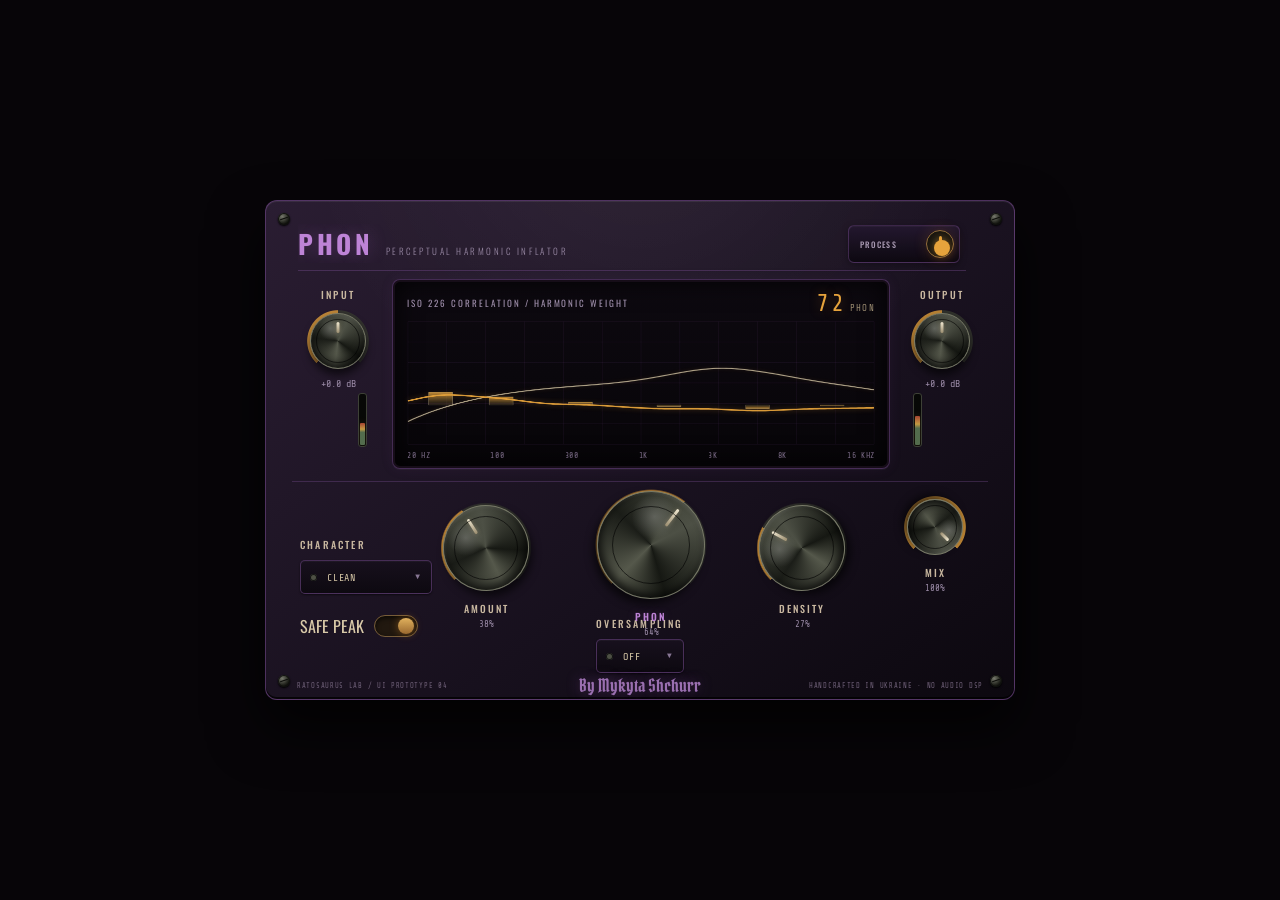
==== Design/Prototypes/index.html @ 5a44d0a3 "🎛️ PHON v1.0.0 — initial scaffold - JUCE 7 CMake skeleton (VST3 + Standalone) - PluginProcessor with" ====
<!DOCTYPE html>
<html lang="uk">
<head>
<meta charset="utf-8" />
<meta name="viewport" content="width=device-width, initial-scale=1" />
<title>PHON — Perceptual Harmonic Inflator UI Prototype v4</title>
<link rel="preconnect" href="https://fonts.googleapis.com">
<link rel="preconnect" href="https://fonts.gstatic.com" crossorigin>
<link href="https://fonts.googleapis.com/css2?family=Oswald:wght@300;400;500;600;700&family=Pirata+One&family=Share+Tech+Mono&display=swap" rel="stylesheet">
<style>
 :root {
 --bg: #0a070c;
 --face: #1b1222;
 --panel: #241830;
 --panel2: #3a2a44;
 --edge: #7c4f96;
 --edge-dark: #09060b;
 --ivory: #d8c9a8;
 --muted: #9a8aa6;
 --purple: #b06fd0;
 --purple2: #bd83d6;
 --brass: #a9864e;
 --brass2: #d8c79e;
 --amber: #e6a33c;
 --red: #b8242a;
 --green: #71856a;
 }

 * { box-sizing: border-box; user-select: none; }
 html, body {
 height: 100%; margin: 0; background: #070508; color: var(--ivory);
 font-family: 'Oswald', 'Arial Narrow', Arial, sans-serif;
 }
 body { display: grid; place-items: center; overflow: hidden; }

 .shell {
 width:750px; height:500px; position:relative; overflow:hidden;
 transform:scale(var(--ui-scale, 1)); transform-origin:center center;
 border: 1px solid rgba(124,79,150,.58);
 border-radius: 12px;
 background:
 radial-gradient(circle at 50% -20%, rgba(255,255,255,.06), transparent 48%),
 linear-gradient(145deg, #2a1d32, #17101d 62%, #0c080f);
 box-shadow:
 0 26px 55px rgba(0,0,0,.72),
 inset 0 1px 0 rgba(255,255,255,.07),
 inset 0 -2px 0 rgba(0,0,0,.75);
 }
 .shell::before {
 content: ""; position: absolute; inset: 0; pointer-events: none; opacity: .12;
 background-image: repeating-linear-gradient(90deg, rgba(189,131,214,.035) 0 1px, transparent 1px 4px);
 mix-blend-mode: overlay;
 }

 .screw { position:absolute; width:12px; height:12px; border-radius:50%;
 background: radial-gradient(circle at 35% 30%, #77796d, #24261f 52%, #080907 74%);
 box-shadow: inset 0 0 0 1px #10110e, 0 1px 2px #000;
 }
 .screw::after { content:""; position:absolute; left:2px; right:2px; top:5px; height:1px; background:#0b0c09; transform:rotate(-18deg); }
 .s1{left:12px;top:12px}.s2{right:12px;top:12px}.s3{left:12px;bottom:12px}.s4{right:12px;bottom:12px}

 .topbar {
 position:absolute; left:32px; right:48px; top:16px; height:54px;
 display:grid; grid-template-columns:minmax(0,1fr) 118px; align-items:center; column-gap:24px;
 border-bottom:1px solid rgba(124,79,150,.38);
 }
 .brand { min-width:0; display:flex; align-items:baseline; gap:12px; overflow:hidden; }
 .brand .name { font-family:'Oswald',sans-serif; letter-spacing:.14em; font-size:26px; font-weight:700; color:var(--purple2); text-shadow:0 0 18px rgba(176,111,208,.28); }
 .brand .tag { min-width:0; overflow:hidden; white-space:nowrap; text-overflow:ellipsis; font-family:'Oswald',sans-serif; font-weight:300; font-size:9px; letter-spacing:.28em; color:#9a8aa6; text-transform:uppercase; }
 .serial { font-family:'Share Tech Mono',monospace; font-size:8px; color:#7a6a86; letter-spacing:.08em; white-space:nowrap; }

 .io { position:absolute; top:86px; width:96px; text-align:center; }
 .io.input{left:24px}.io.output{right:24px}

 .label { font-family:'Oswald',sans-serif; font-weight:500; font-size:10px; letter-spacing:.22em; color:#c9b8a0; text-transform:uppercase; margin-bottom:6px; }
 .subvalue { margin-top:4px; font-family:'Share Tech Mono',monospace; font-size:10px; color:#9a8aa6; }

 .display-wrap {
 position:absolute; left:126px; top:78px; width:498px; height:190px;
 border-radius:8px;
 background: linear-gradient(#0d0910, #070508);
 border:1px solid rgba(124,79,150,.52);
 box-shadow: inset 0 0 0 2px #160d18, inset 0 0 28px rgba(0,0,0,.92), 0 1px 0 rgba(255,255,255,.04), 0 0 14px rgba(124,79,150,.08);
 overflow:hidden;
 }
 .display-head { position:absolute; left:14px; right:14px; top:10px; height:26px; display:flex; justify-content:space-between; align-items:center; z-index:2; }
 .display-title { font-family:'Oswald',sans-serif; font-weight:400; font-size:9px; letter-spacing:.22em; color:#9a8aa6; }
 .phon-readout { font-family:'Share Tech Mono',monospace; color:var(--amber); letter-spacing:.08em; }
 .phon-readout strong{font-size:24px; font-weight:500; text-shadow:0 0 12px rgba(225,139,39,.35)}
 .phon-readout span{font-size:9px; color:#9a8b70; margin-left:5px}
 #scope { position:absolute; inset:0; width:100%; height:100%; }
 .display-footer { position:absolute; left:14px; right:14px; bottom:8px; display:flex; justify-content:space-between; z-index:2; color:#7a6a86; font-family:'Share Tech Mono',monospace; font-size:8px; letter-spacing:.08em; }

 .meter { position:absolute; top:192px; width:9px; height:54px; border:1px solid #3d4036; background:#070806; border-radius:3px; overflow:hidden; }
 .meter.input{left:92px}.meter.output{right:92px}
 .meter-fill{position:absolute; left:1px; right:1px; bottom:1px; height:35%; border-radius:1px; background:linear-gradient(to top,#536c4d 0 58%,#c29a42 72%,#a64432 100%); box-shadow:0 0 7px rgba(183,144,53,.24)}

 .bottom-panel {
 position:absolute; left:26px; right:26px; bottom:26px; height:192px;
 border-top:1px solid rgba(124,79,150,.34);
 display:flex; align-items:flex-end; justify-content:center;
 }

 .knob-unit { position:absolute; text-align:center; }
 .amount{left:146px; top:18px}.phon{left:300px; top:4px}.density{left:462px; top:18px}
 .mix{left:610px; top:12px}

 .knob {
 --angle:-135deg;
 width:96px; height:96px; position:relative; margin:auto; cursor:ns-resize;
 border-radius:50%; touch-action:none; outline:none;
 }
 .knob:hover { filter:brightness(1.08); }
 .knob:focus-visible { box-shadow:0 0 0 2px rgba(189,131,214,.48), 0 0 16px rgba(176,111,208,.18); }
 .knob.dragging { filter:brightness(1.15); }
 .knob.large{width:96px;height:96px}.knob.hero{width:118px;height:118px}.knob.small{width:66px;height:66px}
 .knob-face {
 position:absolute; inset:5px; border-radius:50%;
 background:
 radial-gradient(circle at 36% 27%, rgba(255,255,255,.20), transparent 22%),
 conic-gradient(from 25deg,#4d5045,#161813 28%,#55584b 45%,#1b1d18 70%,#44473c 91%,#4d5045);
 border:1px solid #777967;
 box-shadow:0 6px 8px rgba(0,0,0,.62), inset 0 2px 3px rgba(255,255,255,.08), inset 0 -5px 8px rgba(0,0,0,.75);
 transform:rotate(var(--angle));
 }
 .knob-face::before {
 content:""; position:absolute; left:50%; top:8px; width:3px; height:20%; transform:translateX(-50%);
 background:linear-gradient(#efe7d0,#9c8e70); border-radius:2px; box-shadow:0 0 4px rgba(255,225,167,.25);
 }
 .knob::before {
 content:""; position:absolute; inset:0; border-radius:50%;
 background:conic-gradient(from -135deg, var(--amber) 0deg, var(--amber) var(--arc,0deg), #36392f var(--arc,0deg), #36392f 270deg, transparent 270deg);
 -webkit-mask:radial-gradient(circle,transparent 57%,#000 59%,#000 65%,transparent 67%);
 mask:radial-gradient(circle,transparent 57%,#000 59%,#000 65%,transparent 67%);
 opacity:.78;
 }
 .knob::after {
 content:""; position:absolute; inset:17%; border-radius:50%; border:1px solid rgba(0,0,0,.6); pointer-events:none;
 }
 .knob-label{margin-top:5px; font-family:'Oswald',sans-serif; font-weight:500; font-size:10px; letter-spacing:.20em; color:#c9b8a0}
 .knob-value{font-family:'Share Tech Mono',monospace;font-size:9px;color:#9a8aa6;margin-top:3px}
 .hero-label{color:var(--purple2); font-weight:600; text-shadow:0 0 10px rgba(176,111,208,.24)}

 .character {
 position:absolute; left:8px; top:55px; width:132px; z-index:20;
 }

 .popup-select { position:relative; margin-top:8px; }
 .select-trigger {
 width:100%; height:34px; display:grid; grid-template-columns:10px 1fr 14px; align-items:center; gap:7px;
 padding:0 9px; border:1px solid rgba(124,79,150,.52); border-radius:5px;
 background:linear-gradient(#17101d,#0d0910); color:var(--ivory); cursor:pointer;
 box-shadow:inset 0 1px 0 rgba(255,255,255,.035), 0 1px 2px rgba(0,0,0,.55);
 font-family:'Share Tech Mono',monospace; font-size:10px; letter-spacing:.08em; text-align:left;
 }
 .select-trigger:hover,.select-trigger:focus-visible { border-color:rgba(189,131,214,.90); outline:none; }
 .popup-select.open .select-trigger { border-color:var(--brass2); box-shadow:0 0 12px rgba(216,199,158,.12), inset 0 1px 0 rgba(255,255,255,.05); }
 .select-led { width:7px; height:7px; border-radius:50%; background:#4d5044; box-shadow:inset 0 0 0 1px #111; }
 .popup-select.open .select-led { background:var(--amber); box-shadow:0 0 8px rgba(230,163,60,.65); }
 .select-value { overflow:hidden; white-space:nowrap; text-overflow:ellipsis; }
 .select-chevron { color:#887795; font-size:12px; text-align:right; transform:translateY(-1px); }
 .popup-select.open .select-chevron { transform:rotate(180deg) translateY(1px); }

 .select-menu {
 position:absolute; left:0; bottom:calc(100% + 7px); min-width:190px; display:none; z-index:90;
 padding:5px; border:1px solid rgba(189,131,214,.62); border-radius:7px;
 background:linear-gradient(155deg,#241830,#110b16 68%); box-shadow:0 16px 34px rgba(0,0,0,.72), inset 0 1px 0 rgba(255,255,255,.05);
 }
 .oversampling .select-menu { left:auto; right:0; min-width:180px; }
 .popup-select.open .select-menu { display:block; animation:menuIn .12s ease-out; }
 @keyframes menuIn { from { opacity:0; transform:translateY(5px) scale(.985); } to { opacity:1; transform:none; } }
 .select-option {
 width:100%; min-height:39px; display:grid; grid-template-columns:58px 1fr; align-items:center; gap:9px;
 padding:6px 8px; border:0; border-radius:4px; background:transparent; color:#94849f; cursor:pointer; text-align:left;
 font-family:'Oswald',sans-serif;
 }
 .select-option:hover,.select-option:focus-visible { background:rgba(176,111,208,.11); color:var(--ivory); outline:none; }
 .select-option.active { background:linear-gradient(90deg,rgba(169,134,78,.28),rgba(169,134,78,.04)); color:var(--brass2); }
 .select-option b { font-family:'Share Tech Mono',monospace; font-size:10px; font-weight:400; letter-spacing:.08em; }
 .select-option span { font-size:8px; font-weight:300; letter-spacing:.08em; line-height:1.25; color:#7e6e89; }
 .select-option.active span { color:#ab9678; }

 .switch-unit { position:absolute; left:8px; top:132px; width:118px; display:flex; align-items:center; justify-content:space-between; }
 .toggle { width:44px; height:22px; position:relative; border-radius:12px; border:1px solid #4a4d42; background:#0d0910; cursor:pointer; box-shadow:inset 0 2px 5px rgba(0,0,0,.7); }
 .toggle::after { content:""; position:absolute; width:16px; height:16px; top:2px; left:3px; border-radius:50%; background:linear-gradient(#7a7d6d,#34372e); transition:.16s; box-shadow:0 1px 3px #000; }
 .toggle.on{border-color:#765c39;background:#21180f}.toggle.on::after{left:23px;background:linear-gradient(#e0b15d,#9a692f);box-shadow:0 0 8px rgba(225,139,39,.45)}

 .bypass { position:absolute; right:8px; top:53px; width:118px; text-align:center; }
 .bypass-button { margin:7px auto 0; width:48px;height:48px;border-radius:50%;cursor:pointer;
 border:1px solid #4e5145;background:radial-gradient(circle,#20231d,#0d0f0c 67%);box-shadow:inset 0 0 0 4px #141611,0 2px 4px #000;
 position:relative;
 }
 .bypass-button::before{content:"";position:absolute;left:21px;top:9px;width:4px;height:16px;border-radius:2px;background:#696c5f}
 .bypass-button::after{content:"";position:absolute;left:13px;top:14px;width:20px;height:20px;border:3px solid #696c5f;border-top-color:transparent;border-radius:50%}
 .bypass-button.on{border-color:#956f3c;box-shadow:inset 0 0 0 4px #171510,0 0 14px rgba(226,139,39,.18)}
 .bypass-button.on::before,.bypass-button.on::after{background:var(--amber);border-color:var(--amber);border-top-color:transparent;filter:drop-shadow(0 0 4px rgba(225,139,39,.5))}

 .process-top { width:112px; height:38px; display:grid; grid-template-columns:1fr 30px; align-items:center; gap:8px;
 padding:0 5px 0 11px; border:1px solid rgba(124,79,150,.42); border-radius:6px;
 background:linear-gradient(180deg,rgba(36,24,48,.88),rgba(12,8,15,.92));
 box-shadow:inset 0 1px 0 rgba(255,255,255,.035),0 2px 7px rgba(0,0,0,.32);
 }
 .process-top .process-caption {
 min-width:0; font-family:'Oswald',sans-serif; font-weight:500; font-size:8px;
 letter-spacing:.16em; color:#a99ab3; text-align:left; white-space:nowrap;
 }
 .process-top .bypass-button { margin:0; width:28px; height:28px; justify-self:end; }
 .process-top .bypass-button::before { left:12px; top:5px; width:3px; height:10px; }
 .process-top .bypass-button::after { left:7px; top:9px; width:12px; height:12px; border-width:2px; }

 .footerbar { position:absolute; left:31px; right:31px; bottom:3px; height:20px; display:grid; grid-template-columns:1fr auto 1fr; align-items:center; }
 .footer-left,.footer-right { font-family:'Share Tech Mono',monospace; font-size:7px; letter-spacing:.10em; color:#6f6078; }
 .footer-right { text-align:right; }
 .signature { font-family:'Pirata One',serif; font-size:18px; line-height:1; color:#9a6fb0; text-shadow:0 0 14px rgba(176,111,208,.34); white-space:nowrap; padding:0 16px; }

 .tooltip { position:fixed; pointer-events:none; z-index:99; padding:6px 8px; background:#090a08; border:1px solid #4d5044; border-radius:4px; color:#bdb9a8; font-size:10px; opacity:0; transform:translateY(4px); transition:.1s; max-width:220px; }
 .tooltip.show{opacity:1;transform:translateY(0)}
</style>
</head>
<body>
<div class="shell" id="plugin">
 <span class="screw s1"></span><span class="screw s2"></span><span class="screw s3"></span><span class="screw s4"></span>
 <div class="topbar">
 <div class="brand"><div class="name">PHON</div><div class="tag">Perceptual Harmonic Inflator</div></div>
 <div class="top-actions">
 <div class="process-top">
 <span class="process-caption">PROCESS</span>
 <div class="bypass-button on" id="processButton" role="button" tabindex="0" aria-label="Process" aria-pressed="true" data-tip="Увімкнення або байпас усього процесора."></div>
 </div>
 </div>
 </div>

 <div class="io input">
 <div class="label">Input</div>
 <div class="knob small" data-id="input" data-min="-12" data-max="12" data-value="0" data-default="0" data-unit=" dB" data-tip="Вхідний трім перед аналізатором і генератором гармонік."><div class="knob-face"></div></div>
 <div class="subvalue" data-readout="input">0.0 dB</div>
 </div>
 <div class="meter input"><div class="meter-fill" id="meterIn"></div></div>

 <div class="io output">
 <div class="label">Output</div>
 <div class="knob small" data-id="output" data-min="-12" data-max="12" data-value="0" data-default="0" data-unit=" dB" data-tip="Вихідний трім після Safe Peak."><div class="knob-face"></div></div>
 <div class="subvalue" data-readout="output">0.0 dB</div>
 </div>
 <div class="meter output"><div class="meter-fill" id="meterOut"></div></div>

 <div class="display-wrap" data-tip="Візуалізація віртуального рівня PHON, кривої слухової чутливості та ваг шести гармонічних смуг.">
 <div class="display-head"><div class="display-title">ISO 226 CORRELATION / HARMONIC WEIGHT</div><div class="phon-readout"><strong id="phonNumber">62</strong><span>PHON</span></div></div>
 <canvas id="scope" width="996" height="380"></canvas>
 <div class="display-footer"><span>20 HZ</span><span>100</span><span>300</span><span>1K</span><span>3K</span><span>8K</span><span>16 KHZ</span></div>
 </div>

 <div class="bottom-panel">
 <div class="character">
 <div class="label">Character</div>
 <div class="popup-select" id="characterSelect" data-select="character">
 <button class="select-trigger" id="characterTrigger" type="button" aria-haspopup="menu" aria-expanded="false" data-tip="Вибір характеру гармонічного ядра.">
 <span class="select-led"></span><span class="select-value">CLEAN</span><span class="select-chevron">▾</span>
 </button>
 <div class="select-menu" role="menu" aria-label="Character mode">
 <button class="select-option active" type="button" role="menuitem" data-value="CLEAN"><b>CLEAN</b><span>Neutral harmonic remap</span></button>
 <button class="select-option" type="button" role="menuitem" data-value="TUBE"><b>TUBE</b><span>Even, soft and rounded</span></button>
 <button class="select-option" type="button" role="menuitem" data-value="IRON"><b>IRON</b><span>Odd, firm transformer tone</span></button>
 <button class="select-option" type="button" role="menuitem" data-value="DENSE"><b>DENSE</b><span>Maximum inflation density</span></button>
 </div>
 </div>
 </div>

 <div class="switch-unit">
 <span class="toggle-text">SAFE PEAK</span><div class="toggle on" id="safePeak" data-tip="Імітація true-peak захисту. У прототипі змінює поведінку вихідного індикатора."></div>
 </div>

 <div class="knob-unit amount">
 <div class="knob large" data-id="amount" data-min="0" data-max="100" data-value="38" data-default="35" data-unit="%" data-tip="Загальна інтенсивність генерації гармонік."><div class="knob-face"></div></div>
 <div class="knob-label">AMOUNT</div><div class="knob-value" data-readout="amount">38%</div>
 </div>

 <div class="knob-unit phon">
 <div class="knob hero" data-id="phon" data-min="0" data-max="100" data-value="64" data-default="50" data-unit="%" data-tip="Сила кореляції гармонік із моделлю слуху ISO 226. 0% = звичайний інфлятор."><div class="knob-face"></div></div>
 <div class="knob-label hero-label">PHON</div><div class="knob-value" data-readout="phon">64%</div>
 </div>

 <div class="knob-unit density">
 <div class="knob large" data-id="density" data-min="0" data-max="100" data-value="27" data-default="20" data-unit="%" data-tip="Адаптивне ущільнення та зменшення crest factor."><div class="knob-face"></div></div>
 <div class="knob-label">DENSITY</div><div class="knob-value" data-readout="density">27%</div>
 </div>

 <div class="knob-unit mix">
 <div class="knob small" data-id="mix" data-min="0" data-max="100" data-value="100" data-default="100" data-unit="%" data-tip="Глобальне співвідношення Dry/Wet."><div class="knob-face"></div></div>
 <div class="knob-label">MIX</div><div class="knob-value" data-readout="mix">100%</div>
 </div>

 <div class="oversampling">
 <div class="label">Oversampling</div>
 <div class="popup-select" id="oversamplingSelect" data-select="oversampling">
 <button class="select-trigger" id="oversamplingTrigger" type="button" aria-haspopup="menu" aria-expanded="false" data-tip="Вибір внутрішнього oversampling. OFF залишає нативну частоту дискретизації.">
 <span class="select-led"></span><span class="select-value">OFF</span><span class="select-chevron">▾</span>
 </button>
 <div class="select-menu" role="menu" aria-label="Oversampling mode">
 <button class="select-option active" type="button" role="menuitem" data-value="OFF"><b>OFF</b><span>Native sample rate</span></button>
 <button class="select-option" type="button" role="menuitem" data-value="2×"><b>2×</b><span>Low CPU / tracking</span></button>
 <button class="select-option" type="button" role="menuitem" data-value="4×"><b>4×</b><span>Balanced quality</span></button>
 <button class="select-option" type="button" role="menuitem" data-value="8×"><b>8×</b><span>Maximum quality</span></button>
 </div>
 </div>
 </div>
 </div>
 <div class="footerbar">
 <div class="footer-left">RATOSAURUS LAB / UI PROTOTYPE 04</div>
 <div class="signature">By Mykyta Shchurr</div>
 <div class="footer-right">HANDCRAFTED IN UKRAINE · NO AUDIO DSP</div>
 </div>
</div>
<div class="tooltip" id="tooltip"></div>
<script>
(() => {
 'use strict';

 const state = {
 input: 0, output: 0, amount: 38, phon: 64, density: 27, mix: 100,
 character: 'CLEAN', safePeak: true, process: true, oversampling: 'OFF'
 };

 const canvas = document.getElementById('scope');
 const ctx = canvas.getContext('2d');
 const tooltip = document.getElementById('tooltip');
 const meterIn = document.getElementById('meterIn');
 const meterOut = document.getElementById('meterOut');
 let phase = 0;

 function clamp(value, min, max) {
 return Math.max(min, Math.min(max, value));
 }

 function formatValue(id, value, unit) {
 if (id === 'input' || id === 'output') return `${value >= 0 ? '+' : ''}${value.toFixed(1)} dB`;
 return `${Math.round(value)}${unit}`;
 }

 function draw() {
 const w = canvas.width, h = canvas.height;
 ctx.clearRect(0, 0, w, h);

 const plot = { x: 30, y: 84, w: w - 60, h: h - 132 };
 ctx.save();
 ctx.strokeStyle = 'rgba(124,79,150,.16)';
 ctx.lineWidth = 1;
 for (let i = 0; i <= 12; i++) {
 const x = plot.x + plot.w * i / 12;
 ctx.beginPath(); ctx.moveTo(x, plot.y); ctx.lineTo(x, plot.y + plot.h); ctx.stroke();
 }
 for (let i = 0; i <= 6; i++) {
 const y = plot.y + plot.h * i / 6;
 ctx.beginPath(); ctx.moveTo(plot.x, y); ctx.lineTo(plot.x + plot.w, y); ctx.stroke();
 }

 const phonInfluence = state.phon / 100;
 const amount = state.process ? state.amount / 100 : 0;
 const charScale = ({ CLEAN: 0.72, TUBE: 0.86, IRON: 1.0, DENSE: 1.22 })[state.character] ?? 0.72;
 const osScale = ({ OFF: 0.94, '2×': 0.98, '4×': 1.0, '8×': 1.02 })[state.oversampling] ?? 1.0;
 const centers = [0.07, 0.20, 0.37, 0.56, 0.75, 0.91];
 const sensitivity = [1.0, 0.64, 0.23, -0.12, -0.29, -0.08];
 const weights = sensitivity.map((s, i) =>
 s * phonInfluence * amount * charScale * osScale * (1 + state.density / 220) * (1 + Math.sin(phase + i * .7) * .025)
 );

 centers.forEach((c, i) => {
 const x = plot.x + plot.w * c;
 const base = plot.y + plot.h * .68;
 const barH = weights[i] * plot.h * .55;
 const grad = ctx.createLinearGradient(0, base - barH, 0, base);
 grad.addColorStop(0, 'rgba(230,163,60,.84)');
 grad.addColorStop(1, 'rgba(98,85,51,.22)');
 ctx.fillStyle = grad;
 ctx.fillRect(x - 24, base - barH, 48, barH);
 ctx.strokeStyle = 'rgba(216,199,158,.40)';
 ctx.strokeRect(x - 24, base - barH, 48, barH);
 });

 ctx.beginPath();
 for (let i = 0; i <= 180; i++) {
 const t = i / 180;
 const low = .62 * Math.exp(-t * 5.4);
 const presence = -.20 * Math.exp(-Math.pow((t - .67) / .15, 2));
 const air = .14 * Math.pow(Math.max(0, t - .78) / .22, 1.65);
 const dynamic = 1 - phonInfluence * .72;
 const yy = .48 + (low + presence + air) * dynamic;
 const x = plot.x + plot.w * t, y = plot.y + plot.h * yy;
 i ? ctx.lineTo(x, y) : ctx.moveTo(x, y);
 }
 ctx.strokeStyle = 'rgba(216,201,168,.78)';
 ctx.lineWidth = 2.2;
 ctx.shadowColor = 'rgba(230,163,60,.25)';
 ctx.shadowBlur = 8;
 ctx.stroke();
 ctx.shadowBlur = 0;

 ctx.beginPath();
 for (let i = 0; i <= 180; i++) {
 const t = i / 180;
 let yv = 0;
 centers.forEach((c, j) => yv += weights[j] * Math.exp(-Math.pow((t - c) / .095, 2)));
 const x = plot.x + plot.w * t, y = plot.y + plot.h * (.70 - yv * .48);
 i ? ctx.lineTo(x, y) : ctx.moveTo(x, y);
 }
 ctx.strokeStyle = state.process ? 'rgba(230,163,60,.94)' : 'rgba(108,96,117,.48)';
 ctx.lineWidth = 3;
 ctx.shadowColor = state.process ? 'rgba(230,163,60,.45)' : 'transparent';
 ctx.shadowBlur = 12;
 ctx.stroke();
 ctx.restore();

 const virtualPhon = Math.round(30 + state.phon * .62 + state.input * .45 + state.amount * .06);
 document.getElementById('phonNumber').textContent = clamp(virtualPhon, 0, 100);
 }

 function setKnob(knob, value) {
 const id = knob.dataset.id;
 const min = Number(knob.dataset.min);
 const max = Number(knob.dataset.max);
 const nextValue = clamp(Number(value), min, max);
 knob.dataset.value = String(nextValue);
 state[id] = nextValue;

 const norm = (nextValue - min) / (max - min);
 knob.style.setProperty('--angle', `${-135 + norm * 270}deg`);
 knob.style.setProperty('--arc', `${norm * 270}deg`);
 knob.setAttribute('aria-valuenow', String(Math.round(nextValue * 10) / 10));

 const readout = document.querySelector(`[data-readout="${id}"]`);
 if (readout) readout.textContent = formatValue(id, nextValue, knob.dataset.unit || '');
 draw();
 }

 const knobs = [...document.querySelectorAll('.knob[data-id]')];
 knobs.forEach(knob => {
 knob.tabIndex = 0;
 knob.setAttribute('role', 'slider');
 knob.setAttribute('aria-label', knob.dataset.id);
 knob.setAttribute('aria-valuemin', knob.dataset.min);
 knob.setAttribute('aria-valuemax', knob.dataset.max);

 let drag = null;

 knob.addEventListener('pointerdown', event => {
 event.preventDefault();
 drag = { pointerId: event.pointerId, startY: event.clientY, startX: event.clientX, startValue: Number(knob.dataset.value) };
 knob.classList.add('dragging');
 knob.setPointerCapture?.(event.pointerId);
 knob.focus();
 });

 knob.addEventListener('pointermove', event => {
 if (!drag || drag.pointerId !== event.pointerId) return;
 const min = Number(knob.dataset.min), max = Number(knob.dataset.max);
 const vertical = drag.startY - event.clientY;
 const horizontal = event.clientX - drag.startX;
 const distance = vertical + horizontal * .35;
 const fine = event.shiftKey ? .18 : 1;
 setKnob(knob, drag.startValue + distance * (max - min) / 160 * fine);
 });

 const finishDrag = event => {
 if (!drag || (event.pointerId != null && event.pointerId !== drag.pointerId)) return;
 knob.classList.remove('dragging');
 try { knob.releasePointerCapture?.(drag.pointerId); } catch (_) {}
 drag = null;
 };
 knob.addEventListener('pointerup', finishDrag);
 knob.addEventListener('pointercancel', finishDrag);
 knob.addEventListener('lostpointercapture', () => { knob.classList.remove('dragging'); drag = null; });

 knob.addEventListener('wheel', event => {
 event.preventDefault();
 const min = Number(knob.dataset.min), max = Number(knob.dataset.max);
 const step = (max - min) / (event.shiftKey ? 500 : 100);
 setKnob(knob, Number(knob.dataset.value) + (event.deltaY < 0 ? step : -step));
 }, { passive: false });

 knob.addEventListener('keydown', event => {
 const min = Number(knob.dataset.min), max = Number(knob.dataset.max);
 const step = (max - min) / (event.shiftKey ? 500 : 100);
 if (['ArrowUp', 'ArrowRight'].includes(event.key)) { event.preventDefault(); setKnob(knob, Number(knob.dataset.value) + step); }
 if (['ArrowDown', 'ArrowLeft'].includes(event.key)) { event.preventDefault(); setKnob(knob, Number(knob.dataset.value) - step); }
 if (event.key === 'Home') { event.preventDefault(); setKnob(knob, min); }
 if (event.key === 'End') { event.preventDefault(); setKnob(knob, max); }
 });

 knob.addEventListener('dblclick', event => {
 event.preventDefault();
 setKnob(knob, Number(knob.dataset.default));
 });

 setKnob(knob, Number(knob.dataset.value));
 });

 function closeSelect(select) {
 select.classList.remove('open');
 select.querySelector('.select-trigger').setAttribute('aria-expanded', 'false');
 }

 function initialiseSelect(selectId, stateKey) {
 const select = document.getElementById(selectId);
 const trigger = select.querySelector('.select-trigger');
 const valueNode = trigger.querySelector('.select-value');
 const options = [...select.querySelectorAll('.select-option')];

 trigger.addEventListener('click', event => {
 event.stopPropagation();
 document.querySelectorAll('.popup-select.open').forEach(other => { if (other !== select) closeSelect(other); });
 const opening = !select.classList.contains('open');
 select.classList.toggle('open', opening);
 trigger.setAttribute('aria-expanded', String(opening));
 if (opening) select.querySelector('.select-option.active')?.focus();
 });

 options.forEach(option => option.addEventListener('click', event => {
 event.stopPropagation();
 options.forEach(item => item.classList.remove('active'));
 option.classList.add('active');
 const value = option.dataset.value;
 state[stateKey] = value;
 valueNode.textContent = value;
 closeSelect(select);
 trigger.focus();
 draw();
 }));
 }

 initialiseSelect('characterSelect', 'character');
 initialiseSelect('oversamplingSelect', 'oversampling');
 document.addEventListener('pointerdown', () => document.querySelectorAll('.popup-select.open').forEach(closeSelect));
 document.addEventListener('keydown', event => {
 if (event.key === 'Escape') document.querySelectorAll('.popup-select.open').forEach(closeSelect);
 });

 document.getElementById('safePeak').addEventListener('click', event => {
 event.currentTarget.classList.toggle('on');
 state.safePeak = event.currentTarget.classList.contains('on');
 });

 const processButton = document.getElementById('processButton');
 function toggleProcess() {
 state.process = !state.process;
 processButton.classList.toggle('on', state.process);
 processButton.setAttribute('aria-pressed', String(state.process));
 draw();
 }
 processButton.addEventListener('click', toggleProcess);
 processButton.addEventListener('keydown', event => {
 if (event.key === 'Enter' || event.key === ' ') {
 event.preventDefault();
 toggleProcess();
 }
 });

 document.querySelectorAll('[data-tip]').forEach(element => {
 element.addEventListener('mouseenter', () => {
 tooltip.textContent = element.dataset.tip;
 tooltip.classList.add('show');
 });
 element.addEventListener('mousemove', event => {
 tooltip.style.left = `${event.clientX + 12}px`;
 tooltip.style.top = `${event.clientY + 12}px`;
 });
 element.addEventListener('mouseleave', () => tooltip.classList.remove('show'));
 });

 function fitPrototypeToViewport() {
 const horizontalPadding = 24;
 const verticalPadding = 24;
 const scale = Math.min(
 1,
 (window.innerWidth - horizontalPadding) / 750,
 (window.innerHeight - verticalPadding) / 500
 );
 document.documentElement.style.setProperty('--ui-scale', String(Math.max(0.35, scale)));
 }
 window.addEventListener('resize', fitPrototypeToViewport);
 fitPrototypeToViewport();

 function animate() {
 phase += .025;
 const signal = .35 + .22 * Math.sin(phase * 1.9) + .12 * Math.sin(phase * 4.7);
 const inLevel = clamp(signal + state.input / 45, .08, .92);
 let outLevel = inLevel + state.amount / 500 + state.density / 650 + state.output / 48;
 if (state.safePeak) outLevel = Math.min(.93, outLevel);
 if (!state.process) outLevel = inLevel;
 meterIn.style.height = `${inLevel * 100}%`;
 meterOut.style.height = `${clamp(outLevel, .05, .98) * 100}%`;
 draw();
 requestAnimationFrame(animate);
 }

 draw();
 animate();
})();
</script>
</body>
</html>
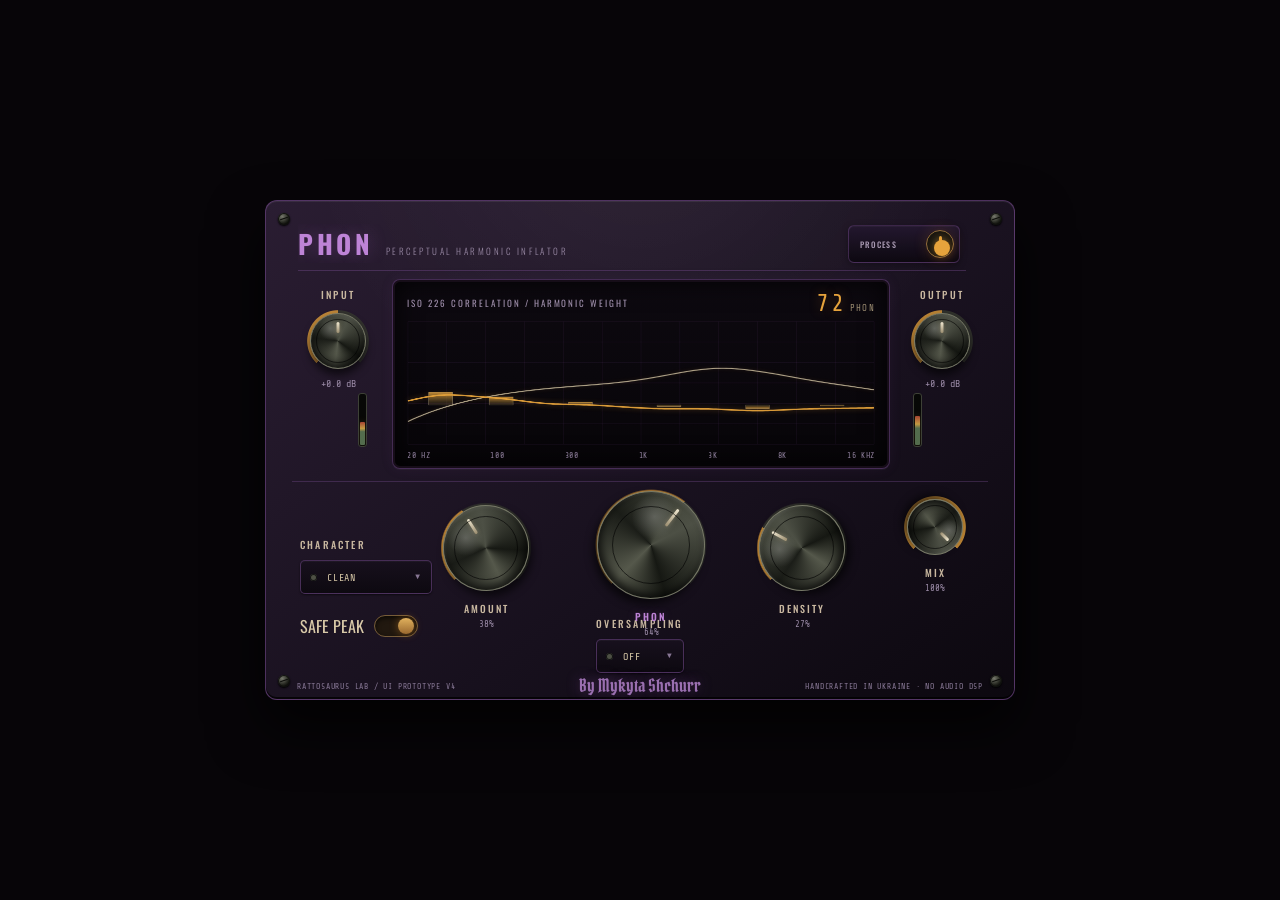
==== commit 2b227282: "fix(build): make CMake configure, fix test target and CI branches; audit prototype a11y - CMake: use" ====
--- a/Design/Prototypes/index.html
+++ b/Design/Prototypes/index.html
@@ -89,7 +89,7 @@
  .phon-readout strong{font-size:24px; font-weight:500; text-shadow:0 0 12px rgba(225,139,39,.35)}
  .phon-readout span{font-size:9px; color:#9a8b70; margin-left:5px}
  #scope { position:absolute; inset:0; width:100%; height:100%; }
- .display-footer { position:absolute; left:14px; right:14px; bottom:8px; display:flex; justify-content:space-between; z-index:2; color:#7a6a86; font-family:'Share Tech Mono',monospace; font-size:8px; letter-spacing:.08em; }
+ .display-footer { position:absolute; left:14px; right:14px; bottom:8px; display:flex; justify-content:space-between; z-index:2; color:#8f7f9c; font-family:'Share Tech Mono',monospace; font-size:8px; letter-spacing:.08em; }
 
  .meter { position:absolute; top:192px; width:9px; height:54px; border:1px solid #3d4036; background:#070806; border-radius:3px; overflow:hidden; }
  .meter.input{left:92px}.meter.output{right:92px}
@@ -209,7 +209,7 @@
  .process-top .bypass-button::after { left:7px; top:9px; width:12px; height:12px; border-width:2px; }
 
  .footerbar { position:absolute; left:31px; right:31px; bottom:3px; height:20px; display:grid; grid-template-columns:1fr auto 1fr; align-items:center; }
- .footer-left,.footer-right { font-family:'Share Tech Mono',monospace; font-size:7px; letter-spacing:.10em; color:#6f6078; }
+ .footer-left,.footer-right { font-family:'Share Tech Mono',monospace; font-size:8px; letter-spacing:.10em; color:#8a7a98; }
  .footer-right { text-align:right; }
  .signature { font-family:'Pirata One',serif; font-size:18px; line-height:1; color:#9a6fb0; text-shadow:0 0 14px rgba(176,111,208,.34); white-space:nowrap; padding:0 16px; }
 
@@ -267,7 +267,7 @@
  </div>
 
  <div class="switch-unit">
- <span class="toggle-text">SAFE PEAK</span><div class="toggle on" id="safePeak" data-tip="Імітація true-peak захисту. У прототипі змінює поведінку вихідного індикатора."></div>
+ <span class="toggle-text">SAFE PEAK</span><div class="toggle on" id="safePeak" role="switch" tabindex="0" aria-checked="true" aria-label="Safe Peak" data-tip="Імітація true-peak захисту. У прототипі змінює поведінку вихідного індикатора."></div>
  </div>
 
  <div class="knob-unit amount">
@@ -306,7 +306,7 @@
  </div>
  </div>
  <div class="footerbar">
- <div class="footer-left">RATOSAURUS LAB / UI PROTOTYPE 04</div>
+ <div class="footer-left">RATTOSAURUS LAB / UI PROTOTYPE V4</div>
  <div class="signature">By Mykyta Shchurr</div>
  <div class="footer-right">HANDCRAFTED IN UKRAINE · NO AUDIO DSP</div>
  </div>
@@ -426,6 +426,7 @@
  knob.style.setProperty('--angle', `${-135 + norm * 270}deg`);
  knob.style.setProperty('--arc', `${norm * 270}deg`);
  knob.setAttribute('aria-valuenow', String(Math.round(nextValue * 10) / 10));
+ knob.setAttribute('aria-valuetext', formatValue(id, nextValue, knob.dataset.unit || ''));
 
  const readout = document.querySelector(`[data-readout="${id}"]`);
  if (readout) readout.textContent = formatValue(id, nextValue, knob.dataset.unit || '');
@@ -436,7 +437,8 @@
  knobs.forEach(knob => {
  knob.tabIndex = 0;
  knob.setAttribute('role', 'slider');
- knob.setAttribute('aria-label', knob.dataset.id);
+ const caption = knob.parentElement.querySelector('.label, .knob-label');
+ knob.setAttribute('aria-label', caption ? caption.textContent.trim() : knob.dataset.id);
  knob.setAttribute('aria-valuemin', knob.dataset.min);
  knob.setAttribute('aria-valuemax', knob.dataset.max);
 
@@ -534,9 +536,18 @@
  if (event.key === 'Escape') document.querySelectorAll('.popup-select.open').forEach(closeSelect);
  });
 
- document.getElementById('safePeak').addEventListener('click', event => {
- event.currentTarget.classList.toggle('on');
- state.safePeak = event.currentTarget.classList.contains('on');
+ const safePeakToggle = document.getElementById('safePeak');
+ function toggleSafePeak() {
+ state.safePeak = !state.safePeak;
+ safePeakToggle.classList.toggle('on', state.safePeak);
+ safePeakToggle.setAttribute('aria-checked', String(state.safePeak));
+ }
+ safePeakToggle.addEventListener('click', toggleSafePeak);
+ safePeakToggle.addEventListener('keydown', event => {
+ if (event.key === 'Enter' || event.key === ' ') {
+ event.preventDefault();
+ toggleSafePeak();
+ }
  });
 
  const processButton = document.getElementById('processButton');
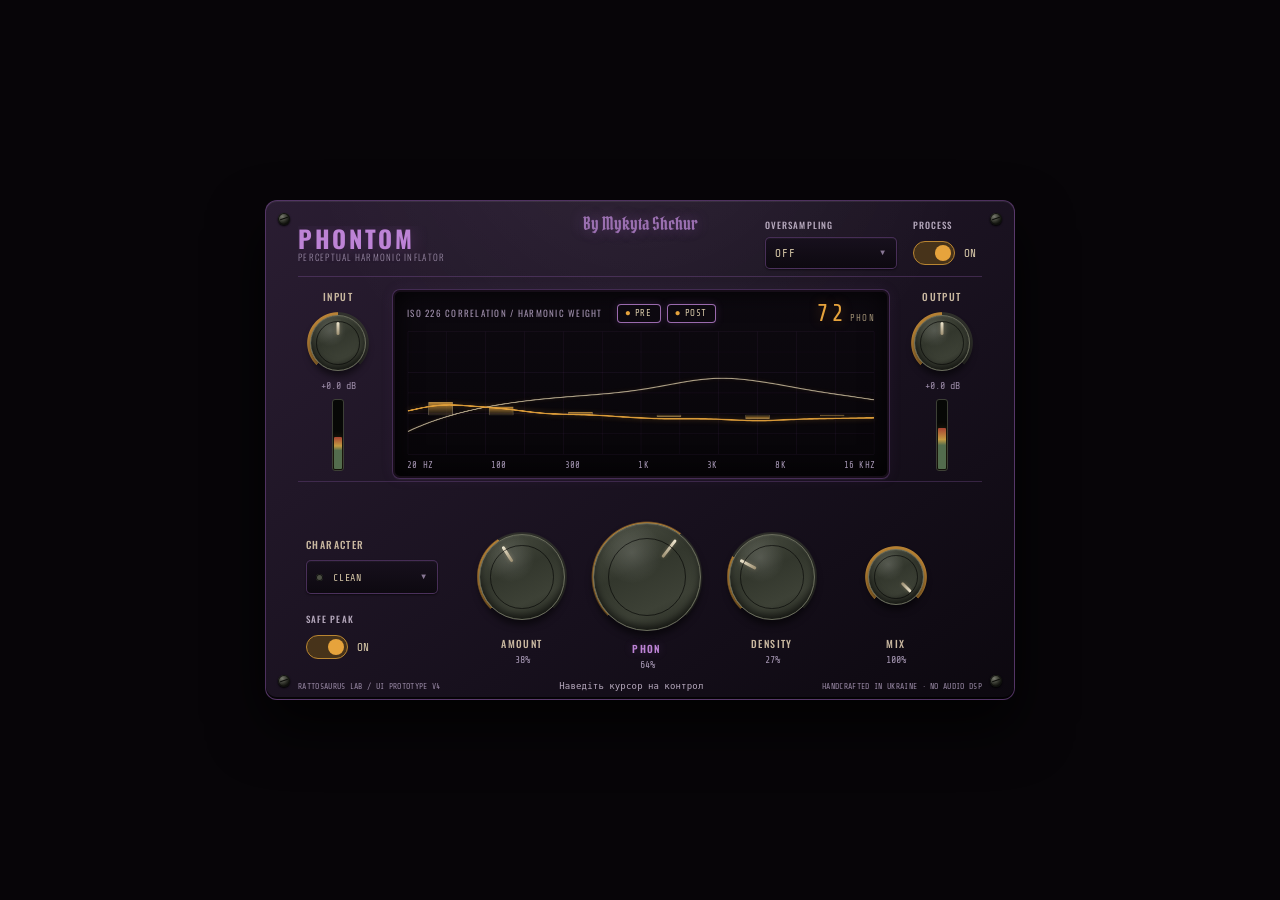
==== commit be7f6b28: "feat(ui): PHONTOM branding, header/knob layout, spectrum PRE/POST, bundled fonts Prototype: - Rename" ====
--- a/Design/Prototypes/index.html
+++ b/Design/Prototypes/index.html
@@ -3,10 +3,9 @@
 <head>
 <meta charset="utf-8" />
 <meta name="viewport" content="width=device-width, initial-scale=1" />
-<title>PHON — Perceptual Harmonic Inflator UI Prototype v4</title>
-<link rel="preconnect" href="https://fonts.googleapis.com">
-<link rel="preconnect" href="https://fonts.gstatic.com" crossorigin>
-<link href="https://fonts.googleapis.com/css2?family=Oswald:wght@300;400;500;600;700&family=Pirata+One&family=Share+Tech+Mono&display=swap" rel="stylesheet">
+<title>PHONTOM — Perceptual Harmonic Inflator UI Prototype v4</title>
+<!-- Fonts are bundled in fonts/ (Oswald, Pirata One, Share Tech Mono) so the design never falls back offline. -->
+<link rel="stylesheet" href="fonts/fonts.css">
 <style>
  :root {
  --bg: #0a070c;
@@ -61,10 +60,23 @@
 
  .topbar {
  position:absolute; left:32px; right:48px; top:16px; height:54px;
- display:grid; grid-template-columns:minmax(0,1fr) 118px; align-items:center; column-gap:24px;
+ display:grid; grid-template-columns:minmax(0,1fr) auto; align-items:center; column-gap:24px;
  border-bottom:1px solid rgba(124,79,150,.38);
  }
+ .top-actions { display:flex; align-items:center; gap:10px; }
+ /* Header modules: OVERSAMPLING and PROCESS share one box, caption style and 28px control row. */
+ .top-actions .module { width:124px; height:48px; box-sizing:border-box; padding:5px 8px; display:flex; flex-direction:column; align-items:stretch; gap:2px;
+ border:1px solid rgba(124,79,150,.42); border-radius:6px;
+ background:linear-gradient(180deg,rgba(36,24,48,.88),rgba(12,8,15,.92));
+ box-shadow:inset 0 1px 0 rgba(255,255,255,.035),0 2px 7px rgba(0,0,0,.32); }
+ .module-caption { font-family:'Oswald',sans-serif; font-weight:500; font-size:8px; line-height:10px; letter-spacing:.18em; color:#a99ab3; text-transform:uppercase; white-space:nowrap; }
+ .top-actions .process-top { display:flex; flex-direction:column; }
+ .top-actions .process-top .bypass-button { align-self:flex-end; flex:0 0 24px; margin:0; width:24px; height:24px; }
+ .top-actions .oversampling .popup-select { margin-top:0; }
+ .top-actions .oversampling .select-trigger { height:24px; }
+ .top-actions .oversampling .select-menu { top:calc(100% + 7px); bottom:auto; }
  .brand { min-width:0; display:flex; align-items:baseline; gap:12px; overflow:hidden; }
+ .brand .signature { flex:0 0 auto; padding:0; font-size:15px; color:#a47fbb; text-shadow:0 0 12px rgba(176,111,208,.3); }
  .brand .name { font-family:'Oswald',sans-serif; letter-spacing:.14em; font-size:26px; font-weight:700; color:var(--purple2); text-shadow:0 0 18px rgba(176,111,208,.28); }
  .brand .tag { min-width:0; overflow:hidden; white-space:nowrap; text-overflow:ellipsis; font-family:'Oswald',sans-serif; font-weight:300; font-size:9px; letter-spacing:.28em; color:#9a8aa6; text-transform:uppercase; }
  .serial { font-family:'Share Tech Mono',monospace; font-size:8px; color:#7a6a86; letter-spacing:.08em; white-space:nowrap; }
@@ -86,6 +98,11 @@
  .display-head { position:absolute; left:14px; right:14px; top:10px; height:26px; display:flex; justify-content:space-between; align-items:center; z-index:2; }
  .display-title { font-family:'Oswald',sans-serif; font-weight:400; font-size:9px; letter-spacing:.22em; color:#9a8aa6; }
  .phon-readout { font-family:'Share Tech Mono',monospace; color:var(--amber); letter-spacing:.08em; }
+ .spectrum-toggles { display:flex; gap:6px; margin:0 auto 0 14px; }
+ .spec-toggle { font-family:'Share Tech Mono',monospace; font-size:9px; letter-spacing:.1em; line-height:1; padding:4px 8px; border-radius:4px; cursor:pointer;
+ border:1px solid rgba(124,79,150,.5); background:#0d0910; color:#7a6a86; }
+ .spec-toggle.on { color:var(--ivory); border-color:rgba(189,131,214,.8); box-shadow:0 0 8px rgba(176,111,208,.18); }
+ .spec-toggle:focus-visible { outline:2px solid rgba(189,131,214,.55); outline-offset:1px; }
  .phon-readout strong{font-size:24px; font-weight:500; text-shadow:0 0 12px rgba(225,139,39,.35)}
  .phon-readout span{font-size:9px; color:#9a8b70; margin-left:5px}
  #scope { position:absolute; inset:0; width:100%; height:100%; }
@@ -102,8 +119,12 @@
  }
 
  .knob-unit { position:absolute; text-align:center; }
- .amount{left:146px; top:18px}.phon{left:300px; top:4px}.density{left:462px; top:18px}
- .mix{left:610px; top:12px}
+ /* All four units share one 118px knob slot, so knob centres and labels sit on the same lines. */
+ .amount{left:176px; top:7px}.phon{left:290px; top:7px}.density{left:426px; top:7px}
+ .mix{left:565px; top:7px}
+ .knob-unit .knob.large { margin:11px auto; }
+ .knob-unit .knob.hero  { margin:0 auto; }
+ .knob-unit .knob.small { margin:26px auto; }
 
  .knob {
  --angle:-135deg;
@@ -116,16 +137,20 @@
  .knob.large{width:96px;height:96px}.knob.hero{width:118px;height:118px}.knob.small{width:66px;height:66px}
  .knob-face {
  position:absolute; inset:5px; border-radius:50%;
+ /* Static surface: lighting never rotates. Only .knob-pointer turns with the value. */
  background:
- radial-gradient(circle at 36% 27%, rgba(255,255,255,.20), transparent 22%),
- conic-gradient(from 25deg,#4d5045,#161813 28%,#55584b 45%,#1b1d18 70%,#44473c 91%,#4d5045);
- border:1px solid #777967;
- box-shadow:0 6px 8px rgba(0,0,0,.62), inset 0 2px 3px rgba(255,255,255,.08), inset 0 -5px 8px rgba(0,0,0,.75);
+ radial-gradient(circle at 36% 27%, rgba(255,255,255,.14), transparent 30%),
+ linear-gradient(155deg,#4b4f43 0%,#33372d 42%,#3d4136 72%,#272a22 100%);
+ border:1px solid #6a6d5c;
+ box-shadow:0 5px 7px rgba(0,0,0,.55), inset 0 1px 2px rgba(255,255,255,.07), inset 0 -4px 7px rgba(0,0,0,.6);
+ }
+ .knob-pointer {
+ position:absolute; inset:0; pointer-events:none;
  transform:rotate(var(--angle));
  }
- .knob-face::before {
- content:""; position:absolute; left:50%; top:8px; width:3px; height:20%; transform:translateX(-50%);
- background:linear-gradient(#efe7d0,#9c8e70); border-radius:2px; box-shadow:0 0 4px rgba(255,225,167,.25);
+ .knob-pointer::before {
+ content:""; position:absolute; left:50%; top:12px; width:3px; height:19%; transform:translateX(-50%);
+ background:linear-gradient(#efe7d0,#9c8e70); border-radius:2px; box-shadow:0 0 4px rgba(255,225,167,.22);
  }
  .knob::before {
  content:""; position:absolute; inset:0; border-radius:50%;
@@ -206,7 +231,7 @@
  }
  .process-top .bypass-button { margin:0; width:28px; height:28px; justify-self:end; }
  .process-top .bypass-button::before { left:12px; top:5px; width:3px; height:10px; }
- .process-top .bypass-button::after { left:7px; top:9px; width:12px; height:12px; border-width:2px; }
+ .process-top .bypass-button::after { left:6px; top:6px; width:12px; height:12px; border-width:2px; }
 
  .footerbar { position:absolute; left:31px; right:31px; bottom:3px; height:20px; display:grid; grid-template-columns:1fr auto 1fr; align-items:center; }
  .footer-left,.footer-right { font-family:'Share Tech Mono',monospace; font-size:8px; letter-spacing:.10em; color:#8a7a98; }
@@ -215,17 +240,94 @@
 
  .tooltip { position:fixed; pointer-events:none; z-index:99; padding:6px 8px; background:#090a08; border:1px solid #4d5044; border-radius:4px; color:#bdb9a8; font-size:10px; opacity:0; transform:translateY(4px); transition:.1s; max-width:220px; }
  .tooltip.show{opacity:1;transform:translateY(0)}
+ /* ── Typography and state refinements ─────────────────────────────────── */
+ .brand .tag { font-size:9px; letter-spacing:.14em; }
+ .label, .knob-label { letter-spacing:.14em; }
+ .module-caption { font-size:9px; line-height:11px; letter-spacing:.12em; }
+ .display-title { letter-spacing:.14em; }
+ .display-footer { font-size:9px; letter-spacing:.02em; color:#a293b0; }
+ .select-option span { font-size:9px; letter-spacing:.02em; color:#9d8fab; }
+ .footer-left, .footer-right { letter-spacing:.04em; color:#9a8aa6; }
+ .knob-value { font-size:10px; color:#a596b2; }
+ .toggle-text { font-family:'Oswald',sans-serif; font-weight:500; font-size:12px; letter-spacing:.14em; color:#c9b8a0; }
+ .switch-unit { width:150px; }
+ .spec-toggle { font-size:9px; letter-spacing:.06em; color:#8f7f9c; }
+ .spec-toggle.on { color:var(--ivory); }
+ .spec-toggle.on::before { content:"● "; font-size:7px; color:var(--amber); vertical-align:1px; }
+ .spec-toggle:focus-visible { outline-offset:2px; }
+ /* ── Compact controls: one component language for field, switch and state ── */
+ .field { display:grid; gap:6px; align-content:start; min-width:0; }
+ .field-label { font-family:'Oswald',sans-serif; font-weight:500; font-size:9px; line-height:11px; letter-spacing:.12em; text-transform:uppercase; color:#b6a9bd; white-space:nowrap; }
+ .top-actions .field { width:120px; }
+ .top-actions .oversampling .popup-select { margin-top:0; }
+ .top-actions .oversampling .select-trigger { height:32px; grid-template-columns:1fr 14px; font-size:11px; }
+ .top-actions .oversampling .select-menu { top:calc(100% + 7px); bottom:auto; }
+ .switch-row { display:flex; align-items:center; gap:9px; height:32px; }
+ .switch { position:relative; box-sizing:border-box; width:42px; height:24px; padding:0; flex:0 0 auto; border:1px solid #51405e; border-radius:999px; background:#120f17; cursor:pointer; }
+ .switch-thumb { position:absolute; left:3px; top:3px; width:16px; height:16px; border-radius:50%; background:#93879b; transition:transform 100ms ease; }
+ .switch.on { border-color:#b98531; background:#47331a; }
+ .switch.on .switch-thumb { transform:translateX(18px); background:#e6a33c; }
+ .state-value { min-width:3ch; font-family:'Share Tech Mono',monospace; font-size:11px; letter-spacing:.04em; color:#d8c9a8; }
+ .switch-unit { width:120px; display:grid; gap:6px; align-content:start; }
+ .io .meter.input, .io .meter.output { position:relative; left:auto; right:auto; top:auto; width:12px; height:72px; margin:8px auto 0; }
+ .help-strip { min-width:0; overflow:hidden; white-space:nowrap; text-overflow:ellipsis; text-align:center; font-family:'Share Tech Mono',monospace; font-size:9px; letter-spacing:.02em; color:#b6a9bd; }
+ .footerbar { grid-template-columns:auto minmax(0,1fr) auto; column-gap:12px; }
+ .switch:focus-visible, .spec-toggle:focus-visible, .select-trigger:focus-visible, .select-option:focus-visible { outline:2px solid rgba(189,131,214,.7); outline-offset:3px; }
+ /* ── Header grid: brand block on the left, two aligned control cells on the right ── */
+ .topbar { top:12px; height:64px; }
+ .brand { display:grid; justify-items:start; align-content:center; gap:2px; min-width:0; }
+ .brand .name { font-size:24px; line-height:1; letter-spacing:.11em; }
+ .brand .tag { line-height:1.2; }
+ .brand .signature { font-size:14px; line-height:1.1; padding:0; color:#9a6fb0; text-shadow:0 0 14px rgba(176,111,208,.34); }
+ .top-actions { display:grid; grid-template-columns:132px 112px; grid-template-rows:auto 32px; column-gap:16px; row-gap:6px; align-items:center; }
+ .top-actions .field { display:contents; }
+ .top-actions .field-label { white-space:nowrap; }
+ .top-actions .oversampling .field-label { grid-column:1; grid-row:1; }
+ .top-actions .oversampling .popup-select { grid-column:1; grid-row:2; margin-top:0; }
+ .top-actions .oversampling .select-trigger { height:32px; box-sizing:border-box; }
+ .top-actions .process-field .field-label { grid-column:2; grid-row:1; }
+ .top-actions .process-field .switch-row { grid-column:2; grid-row:2; height:32px; }
+ .display-wrap { top:88px; }
+ .io { top:88px; }
+ /* One shared content margin: header, divider, bottom panel and footer all end at x = 32 px. */
+ .topbar, .bottom-panel, .footerbar { left:32px; right:32px; }
+ .brand-row { display:flex; align-items:baseline; gap:12px; min-width:0; }
+ /* Author line: top centre of the header. Absolute, so it does not affect the brand grid. */
+ .brand .signature { position:absolute; top:2px; left:50%; transform:translateX(-50%); white-space:nowrap; }
+ /* Knob centre line sits on the CHARACTER select centre (shell y 377). */
+ .amount, .phon, .density, .mix { top:36px; }
+ .brand .signature { font-size:18px; line-height:1; }
+ .top-actions { grid-template-columns:132px max-content; width:max-content; justify-self:end; }
+ .top-actions .process-field { width:max-content; }
+ .top-actions .process-field .switch-row { width:max-content; }
 </style>
 </head>
 <body>
 <div class="shell" id="plugin">
  <span class="screw s1"></span><span class="screw s2"></span><span class="screw s3"></span><span class="screw s4"></span>
  <div class="topbar">
- <div class="brand"><div class="name">PHON</div><div class="tag">Perceptual Harmonic Inflator</div></div>
+ <div class="brand"><div class="brand-row"><div class="name">PHONTOM</div><div class="signature">By Mykyta Shchur</div></div><div class="tag">Perceptual Harmonic Inflator</div></div>
  <div class="top-actions">
- <div class="process-top">
- <span class="process-caption">PROCESS</span>
- <div class="bypass-button on" id="processButton" role="button" tabindex="0" aria-label="Process" aria-pressed="true" data-tip="Увімкнення або байпас усього процесора."></div>
+ <div class="oversampling field">
+ <div class="field-label">Oversampling</div>
+ <div class="popup-select" id="oversamplingSelect" data-select="oversampling">
+ <button class="select-trigger" id="oversamplingTrigger" type="button" aria-haspopup="menu" aria-expanded="false" data-tip="Вибір внутрішнього oversampling. OFF залишає нативну частоту дискретизації.">
+ <span class="select-value">OFF</span><span class="select-chevron">▾</span>
+ </button>
+ <div class="select-menu" role="menu" aria-label="Oversampling mode">
+ <button class="select-option active" type="button" role="menuitem" data-value="OFF"><b>OFF</b><span>Native sample rate</span></button>
+ <button class="select-option" type="button" role="menuitem" data-value="2×"><b>2×</b><span>Low CPU / tracking</span></button>
+ <button class="select-option" type="button" role="menuitem" data-value="4×"><b>4×</b><span>Balanced quality</span></button>
+ <button class="select-option" type="button" role="menuitem" data-value="8×"><b>8×</b><span>Maximum quality</span></button>
+ </div>
+ </div>
+ </div>
+ <div class="field process-field">
+ <span class="field-label">Process</span>
+ <div class="switch-row">
+ <button class="switch on" id="processButton" type="button" role="switch" aria-label="Process" aria-checked="true" data-tip="Вмикає або вимикає обробку. OFF пропускає сигнал без змін."><span class="switch-thumb"></span></button>
+ <span class="state-value" id="processState">ON</span>
+ </div>
  </div>
  </div>
  </div>
@@ -234,18 +336,18 @@
  <div class="label">Input</div>
  <div class="knob small" data-id="input" data-min="-12" data-max="12" data-value="0" data-default="0" data-unit=" dB" data-tip="Вхідний трім перед аналізатором і генератором гармонік."><div class="knob-face"></div></div>
  <div class="subvalue" data-readout="input">0.0 dB</div>
- </div>
  <div class="meter input"><div class="meter-fill" id="meterIn"></div></div>
+ </div>
 
  <div class="io output">
  <div class="label">Output</div>
  <div class="knob small" data-id="output" data-min="-12" data-max="12" data-value="0" data-default="0" data-unit=" dB" data-tip="Вихідний трім після Safe Peak."><div class="knob-face"></div></div>
  <div class="subvalue" data-readout="output">0.0 dB</div>
- </div>
  <div class="meter output"><div class="meter-fill" id="meterOut"></div></div>
+ </div>
 
  <div class="display-wrap" data-tip="Візуалізація віртуального рівня PHON, кривої слухової чутливості та ваг шести гармонічних смуг.">
- <div class="display-head"><div class="display-title">ISO 226 CORRELATION / HARMONIC WEIGHT</div><div class="phon-readout"><strong id="phonNumber">62</strong><span>PHON</span></div></div>
+ <div class="display-head"><div class="display-title">ISO 226 CORRELATION / HARMONIC WEIGHT</div><div class="spectrum-toggles" role="group" aria-label="Spectrum layers"><button class="spec-toggle on" type="button" data-layer="showPre" aria-pressed="true" data-tip="Спектр до обробки (вхід). Перемикає світлу криву.">PRE</button><button class="spec-toggle on" type="button" data-layer="showPost" aria-pressed="true" data-tip="Спектр після обробки (вихід). Перемикає бурштинову криву.">POST</button></div><div class="phon-readout"><strong id="phonNumber">62</strong><span>PHON</span></div></div>
  <canvas id="scope" width="996" height="380"></canvas>
  <div class="display-footer"><span>20 HZ</span><span>100</span><span>300</span><span>1K</span><span>3K</span><span>8K</span><span>16 KHZ</span></div>
  </div>
@@ -267,7 +369,7 @@
  </div>
 
  <div class="switch-unit">
- <span class="toggle-text">SAFE PEAK</span><div class="toggle on" id="safePeak" role="switch" tabindex="0" aria-checked="true" aria-label="Safe Peak" data-tip="Імітація true-peak захисту. У прототипі змінює поведінку вихідного індикатора."></div>
+ <span class="field-label">Safe Peak</span><div class="switch-row"><div class="switch on" id="safePeak" role="switch" tabindex="0" aria-checked="true" aria-label="Safe Peak" data-tip="Імітація true-peak захисту. У прототипі змінює поведінку вихідного індикатора."><span class="switch-thumb"></span></div><span class="state-value" id="safePeakState">ON</span></div>
  </div>
 
  <div class="knob-unit amount">
@@ -290,40 +392,24 @@
  <div class="knob-label">MIX</div><div class="knob-value" data-readout="mix">100%</div>
  </div>
 
- <div class="oversampling">
- <div class="label">Oversampling</div>
- <div class="popup-select" id="oversamplingSelect" data-select="oversampling">
- <button class="select-trigger" id="oversamplingTrigger" type="button" aria-haspopup="menu" aria-expanded="false" data-tip="Вибір внутрішнього oversampling. OFF залишає нативну частоту дискретизації.">
- <span class="select-led"></span><span class="select-value">OFF</span><span class="select-chevron">▾</span>
- </button>
- <div class="select-menu" role="menu" aria-label="Oversampling mode">
- <button class="select-option active" type="button" role="menuitem" data-value="OFF"><b>OFF</b><span>Native sample rate</span></button>
- <button class="select-option" type="button" role="menuitem" data-value="2×"><b>2×</b><span>Low CPU / tracking</span></button>
- <button class="select-option" type="button" role="menuitem" data-value="4×"><b>4×</b><span>Balanced quality</span></button>
- <button class="select-option" type="button" role="menuitem" data-value="8×"><b>8×</b><span>Maximum quality</span></button>
- </div>
- </div>
- </div>
  </div>
  <div class="footerbar">
  <div class="footer-left">RATTOSAURUS LAB / UI PROTOTYPE V4</div>
- <div class="signature">By Mykyta Shchurr</div>
+ <div class="help-strip" id="helpStrip">Наведіть курсор на контрол</div>
  <div class="footer-right">HANDCRAFTED IN UKRAINE · NO AUDIO DSP</div>
- </div>
 </div>
-<div class="tooltip" id="tooltip"></div>
 <script>
 (() => {
  'use strict';
 
  const state = {
  input: 0, output: 0, amount: 38, phon: 64, density: 27, mix: 100,
- character: 'CLEAN', safePeak: true, process: true, oversampling: 'OFF'
+ character: 'CLEAN', safePeak: true, process: true, oversampling: 'OFF',
+ showPre: true, showPost: true
  };
 
  const canvas = document.getElementById('scope');
  const ctx = canvas.getContext('2d');
- const tooltip = document.getElementById('tooltip');
  const meterIn = document.getElementById('meterIn');
  const meterOut = document.getElementById('meterOut');
  let phase = 0;
@@ -392,7 +478,7 @@
  ctx.lineWidth = 2.2;
  ctx.shadowColor = 'rgba(230,163,60,.25)';
  ctx.shadowBlur = 8;
- ctx.stroke();
+ if (state.showPre) ctx.stroke();
  ctx.shadowBlur = 0;
 
  ctx.beginPath();
@@ -407,7 +493,7 @@
  ctx.lineWidth = 3;
  ctx.shadowColor = state.process ? 'rgba(230,163,60,.45)' : 'transparent';
  ctx.shadowBlur = 12;
- ctx.stroke();
+ if (state.showPost) ctx.stroke();
  ctx.restore();
 
  const virtualPhon = Math.round(30 + state.phon * .62 + state.input * .45 + state.amount * .06);
@@ -435,6 +521,9 @@
 
  const knobs = [...document.querySelectorAll('.knob[data-id]')];
  knobs.forEach(knob => {
+ const pointer = document.createElement('span');
+ pointer.className = 'knob-pointer';
+ knob.appendChild(pointer);
  knob.tabIndex = 0;
  knob.setAttribute('role', 'slider');
  const caption = knob.parentElement.querySelector('.label, .knob-label');
@@ -541,6 +630,7 @@
  state.safePeak = !state.safePeak;
  safePeakToggle.classList.toggle('on', state.safePeak);
  safePeakToggle.setAttribute('aria-checked', String(state.safePeak));
+ document.getElementById('safePeakState').textContent = state.safePeak ? 'ON' : 'OFF';
  }
  safePeakToggle.addEventListener('click', toggleSafePeak);
  safePeakToggle.addEventListener('keydown', event => {
@@ -554,7 +644,8 @@
  function toggleProcess() {
  state.process = !state.process;
  processButton.classList.toggle('on', state.process);
- processButton.setAttribute('aria-pressed', String(state.process));
+ processButton.setAttribute('aria-checked', String(state.process));
+ document.getElementById('processState').textContent = state.process ? 'ON' : 'OFF';
  draw();
  }
  processButton.addEventListener('click', toggleProcess);
@@ -565,16 +656,25 @@
  }
  });
 
+ document.querySelectorAll('.spec-toggle').forEach(button => {
+ button.addEventListener('click', () => {
+ const layer = button.dataset.layer;
+ state[layer] = !state[layer];
+ button.classList.toggle('on', state[layer]);
+ button.setAttribute('aria-pressed', String(state[layer]));
+ draw();
+ });
+ });
+
+ const helpStrip = document.getElementById('helpStrip');
+ const helpDefault = helpStrip.textContent;
  document.querySelectorAll('[data-tip]').forEach(element => {
- element.addEventListener('mouseenter', () => {
- tooltip.textContent = element.dataset.tip;
- tooltip.classList.add('show');
- });
- element.addEventListener('mousemove', event => {
- tooltip.style.left = `${event.clientX + 12}px`;
- tooltip.style.top = `${event.clientY + 12}px`;
- });
- element.addEventListener('mouseleave', () => tooltip.classList.remove('show'));
+ const show = () => { helpStrip.textContent = element.dataset.tip; };
+ const hide = () => { helpStrip.textContent = helpDefault; };
+ element.addEventListener('mouseenter', show);
+ element.addEventListener('focus', show);
+ element.addEventListener('mouseleave', hide);
+ element.addEventListener('blur', hide);
  });
 
  function fitPrototypeToViewport() {
--- a/Design/Prototypes/fonts/fonts.css
+++ b/Design/Prototypes/fonts/fonts.css
@@ -0,0 +1,252 @@
+/* cyrillic-ext */
+@font-face {
+  font-family: 'Oswald';
+  font-style: normal;
+  font-weight: 300;
+  font-display: swap;
+  src: url(TK3iWkUHHAIjg752FD8Ghe4.woff2) format('woff2');
+  unicode-range: U+0460-052F, U+1C80-1C8A, U+20B4, U+2DE0-2DFF, U+A640-A69F, U+FE2E-FE2F;
+}
+/* cyrillic */
+@font-face {
+  font-family: 'Oswald';
+  font-style: normal;
+  font-weight: 300;
+  font-display: swap;
+  src: url(TK3iWkUHHAIjg752HT8Ghe4.woff2) format('woff2');
+  unicode-range: U+0301, U+0400-045F, U+0490-0491, U+04B0-04B1, U+2116;
+}
+/* vietnamese */
+@font-face {
+  font-family: 'Oswald';
+  font-style: normal;
+  font-weight: 300;
+  font-display: swap;
+  src: url(TK3iWkUHHAIjg752Fj8Ghe4.woff2) format('woff2');
+  unicode-range: U+0102-0103, U+0110-0111, U+0128-0129, U+0168-0169, U+01A0-01A1, U+01AF-01B0, U+0300-0301, U+0303-0304, U+0308-0309, U+0323, U+0329, U+1EA0-1EF9, U+20AB;
+}
+/* latin-ext */
+@font-face {
+  font-family: 'Oswald';
+  font-style: normal;
+  font-weight: 300;
+  font-display: swap;
+  src: url(TK3iWkUHHAIjg752Fz8Ghe4.woff2) format('woff2');
+  unicode-range: U+0100-02BA, U+02BD-02C5, U+02C7-02CC, U+02CE-02D7, U+02DD-02FF, U+0304, U+0308, U+0329, U+1D00-1DBF, U+1E00-1E9F, U+1EF2-1EFF, U+2020, U+20A0-20AB, U+20AD-20C4, U+2113, U+2C60-2C7F, U+A720-A7FF;
+}
+/* latin */
+@font-face {
+  font-family: 'Oswald';
+  font-style: normal;
+  font-weight: 300;
+  font-display: swap;
+  src: url(TK3iWkUHHAIjg752GT8G.woff2) format('woff2');
+  unicode-range: U+0000-00FF, U+0131, U+0152-0153, U+02BB-02BC, U+02C6, U+02DA, U+02DC, U+0304, U+0308, U+0329, U+2000-206F, U+20AC, U+2122, U+2191, U+2193, U+2212, U+2215, U+FEFF, U+FFFD;
+}
+/* cyrillic-ext */
+@font-face {
+  font-family: 'Oswald';
+  font-style: normal;
+  font-weight: 400;
+  font-display: swap;
+  src: url(TK3iWkUHHAIjg752FD8Ghe4.woff2) format('woff2');
+  unicode-range: U+0460-052F, U+1C80-1C8A, U+20B4, U+2DE0-2DFF, U+A640-A69F, U+FE2E-FE2F;
+}
+/* cyrillic */
+@font-face {
+  font-family: 'Oswald';
+  font-style: normal;
+  font-weight: 400;
+  font-display: swap;
+  src: url(TK3iWkUHHAIjg752HT8Ghe4.woff2) format('woff2');
+  unicode-range: U+0301, U+0400-045F, U+0490-0491, U+04B0-04B1, U+2116;
+}
+/* vietnamese */
+@font-face {
+  font-family: 'Oswald';
+  font-style: normal;
+  font-weight: 400;
+  font-display: swap;
+  src: url(TK3iWkUHHAIjg752Fj8Ghe4.woff2) format('woff2');
+  unicode-range: U+0102-0103, U+0110-0111, U+0128-0129, U+0168-0169, U+01A0-01A1, U+01AF-01B0, U+0300-0301, U+0303-0304, U+0308-0309, U+0323, U+0329, U+1EA0-1EF9, U+20AB;
+}
+/* latin-ext */
+@font-face {
+  font-family: 'Oswald';
+  font-style: normal;
+  font-weight: 400;
+  font-display: swap;
+  src: url(TK3iWkUHHAIjg752Fz8Ghe4.woff2) format('woff2');
+  unicode-range: U+0100-02BA, U+02BD-02C5, U+02C7-02CC, U+02CE-02D7, U+02DD-02FF, U+0304, U+0308, U+0329, U+1D00-1DBF, U+1E00-1E9F, U+1EF2-1EFF, U+2020, U+20A0-20AB, U+20AD-20C4, U+2113, U+2C60-2C7F, U+A720-A7FF;
+}
+/* latin */
+@font-face {
+  font-family: 'Oswald';
+  font-style: normal;
+  font-weight: 400;
+  font-display: swap;
+  src: url(TK3iWkUHHAIjg752GT8G.woff2) format('woff2');
+  unicode-range: U+0000-00FF, U+0131, U+0152-0153, U+02BB-02BC, U+02C6, U+02DA, U+02DC, U+0304, U+0308, U+0329, U+2000-206F, U+20AC, U+2122, U+2191, U+2193, U+2212, U+2215, U+FEFF, U+FFFD;
+}
+/* cyrillic-ext */
+@font-face {
+  font-family: 'Oswald';
+  font-style: normal;
+  font-weight: 500;
+  font-display: swap;
+  src: url(TK3iWkUHHAIjg752FD8Ghe4.woff2) format('woff2');
+  unicode-range: U+0460-052F, U+1C80-1C8A, U+20B4, U+2DE0-2DFF, U+A640-A69F, U+FE2E-FE2F;
+}
+/* cyrillic */
+@font-face {
+  font-family: 'Oswald';
+  font-style: normal;
+  font-weight: 500;
+  font-display: swap;
+  src: url(TK3iWkUHHAIjg752HT8Ghe4.woff2) format('woff2');
+  unicode-range: U+0301, U+0400-045F, U+0490-0491, U+04B0-04B1, U+2116;
+}
+/* vietnamese */
+@font-face {
+  font-family: 'Oswald';
+  font-style: normal;
+  font-weight: 500;
+  font-display: swap;
+  src: url(TK3iWkUHHAIjg752Fj8Ghe4.woff2) format('woff2');
+  unicode-range: U+0102-0103, U+0110-0111, U+0128-0129, U+0168-0169, U+01A0-01A1, U+01AF-01B0, U+0300-0301, U+0303-0304, U+0308-0309, U+0323, U+0329, U+1EA0-1EF9, U+20AB;
+}
+/* latin-ext */
+@font-face {
+  font-family: 'Oswald';
+  font-style: normal;
+  font-weight: 500;
+  font-display: swap;
+  src: url(TK3iWkUHHAIjg752Fz8Ghe4.woff2) format('woff2');
+  unicode-range: U+0100-02BA, U+02BD-02C5, U+02C7-02CC, U+02CE-02D7, U+02DD-02FF, U+0304, U+0308, U+0329, U+1D00-1DBF, U+1E00-1E9F, U+1EF2-1EFF, U+2020, U+20A0-20AB, U+20AD-20C4, U+2113, U+2C60-2C7F, U+A720-A7FF;
+}
+/* latin */
+@font-face {
+  font-family: 'Oswald';
+  font-style: normal;
+  font-weight: 500;
+  font-display: swap;
+  src: url(TK3iWkUHHAIjg752GT8G.woff2) format('woff2');
+  unicode-range: U+0000-00FF, U+0131, U+0152-0153, U+02BB-02BC, U+02C6, U+02DA, U+02DC, U+0304, U+0308, U+0329, U+2000-206F, U+20AC, U+2122, U+2191, U+2193, U+2212, U+2215, U+FEFF, U+FFFD;
+}
+/* cyrillic-ext */
+@font-face {
+  font-family: 'Oswald';
+  font-style: normal;
+  font-weight: 600;
+  font-display: swap;
+  src: url(TK3iWkUHHAIjg752FD8Ghe4.woff2) format('woff2');
+  unicode-range: U+0460-052F, U+1C80-1C8A, U+20B4, U+2DE0-2DFF, U+A640-A69F, U+FE2E-FE2F;
+}
+/* cyrillic */
+@font-face {
+  font-family: 'Oswald';
+  font-style: normal;
+  font-weight: 600;
+  font-display: swap;
+  src: url(TK3iWkUHHAIjg752HT8Ghe4.woff2) format('woff2');
+  unicode-range: U+0301, U+0400-045F, U+0490-0491, U+04B0-04B1, U+2116;
+}
+/* vietnamese */
+@font-face {
+  font-family: 'Oswald';
+  font-style: normal;
+  font-weight: 600;
+  font-display: swap;
+  src: url(TK3iWkUHHAIjg752Fj8Ghe4.woff2) format('woff2');
+  unicode-range: U+0102-0103, U+0110-0111, U+0128-0129, U+0168-0169, U+01A0-01A1, U+01AF-01B0, U+0300-0301, U+0303-0304, U+0308-0309, U+0323, U+0329, U+1EA0-1EF9, U+20AB;
+}
+/* latin-ext */
+@font-face {
+  font-family: 'Oswald';
+  font-style: normal;
+  font-weight: 600;
+  font-display: swap;
+  src: url(TK3iWkUHHAIjg752Fz8Ghe4.woff2) format('woff2');
+  unicode-range: U+0100-02BA, U+02BD-02C5, U+02C7-02CC, U+02CE-02D7, U+02DD-02FF, U+0304, U+0308, U+0329, U+1D00-1DBF, U+1E00-1E9F, U+1EF2-1EFF, U+2020, U+20A0-20AB, U+20AD-20C4, U+2113, U+2C60-2C7F, U+A720-A7FF;
+}
+/* latin */
+@font-face {
+  font-family: 'Oswald';
+  font-style: normal;
+  font-weight: 600;
+  font-display: swap;
+  src: url(TK3iWkUHHAIjg752GT8G.woff2) format('woff2');
+  unicode-range: U+0000-00FF, U+0131, U+0152-0153, U+02BB-02BC, U+02C6, U+02DA, U+02DC, U+0304, U+0308, U+0329, U+2000-206F, U+20AC, U+2122, U+2191, U+2193, U+2212, U+2215, U+FEFF, U+FFFD;
+}
+/* cyrillic-ext */
+@font-face {
+  font-family: 'Oswald';
+  font-style: normal;
+  font-weight: 700;
+  font-display: swap;
+  src: url(TK3iWkUHHAIjg752FD8Ghe4.woff2) format('woff2');
+  unicode-range: U+0460-052F, U+1C80-1C8A, U+20B4, U+2DE0-2DFF, U+A640-A69F, U+FE2E-FE2F;
+}
+/* cyrillic */
+@font-face {
+  font-family: 'Oswald';
+  font-style: normal;
+  font-weight: 700;
+  font-display: swap;
+  src: url(TK3iWkUHHAIjg752HT8Ghe4.woff2) format('woff2');
+  unicode-range: U+0301, U+0400-045F, U+0490-0491, U+04B0-04B1, U+2116;
+}
+/* vietnamese */
+@font-face {
+  font-family: 'Oswald';
+  font-style: normal;
+  font-weight: 700;
+  font-display: swap;
+  src: url(TK3iWkUHHAIjg752Fj8Ghe4.woff2) format('woff2');
+  unicode-range: U+0102-0103, U+0110-0111, U+0128-0129, U+0168-0169, U+01A0-01A1, U+01AF-01B0, U+0300-0301, U+0303-0304, U+0308-0309, U+0323, U+0329, U+1EA0-1EF9, U+20AB;
+}
+/* latin-ext */
+@font-face {
+  font-family: 'Oswald';
+  font-style: normal;
+  font-weight: 700;
+  font-display: swap;
+  src: url(TK3iWkUHHAIjg752Fz8Ghe4.woff2) format('woff2');
+  unicode-range: U+0100-02BA, U+02BD-02C5, U+02C7-02CC, U+02CE-02D7, U+02DD-02FF, U+0304, U+0308, U+0329, U+1D00-1DBF, U+1E00-1E9F, U+1EF2-1EFF, U+2020, U+20A0-20AB, U+20AD-20C4, U+2113, U+2C60-2C7F, U+A720-A7FF;
+}
+/* latin */
+@font-face {
+  font-family: 'Oswald';
+  font-style: normal;
+  font-weight: 700;
+  font-display: swap;
+  src: url(TK3iWkUHHAIjg752GT8G.woff2) format('woff2');
+  unicode-range: U+0000-00FF, U+0131, U+0152-0153, U+02BB-02BC, U+02C6, U+02DA, U+02DC, U+0304, U+0308, U+0329, U+2000-206F, U+20AC, U+2122, U+2191, U+2193, U+2212, U+2215, U+FEFF, U+FFFD;
+}
+/* latin-ext */
+@font-face {
+  font-family: 'Pirata One';
+  font-style: normal;
+  font-weight: 400;
+  font-display: swap;
+  src: url(I_urMpiDvgLdLh0fAtofhiGOrq_B.woff2) format('woff2');
+  unicode-range: U+0100-02BA, U+02BD-02C5, U+02C7-02CC, U+02CE-02D7, U+02DD-02FF, U+0304, U+0308, U+0329, U+1D00-1DBF, U+1E00-1E9F, U+1EF2-1EFF, U+2020, U+20A0-20AB, U+20AD-20C4, U+2113, U+2C60-2C7F, U+A720-A7FF;
+}
+/* latin */
+@font-face {
+  font-family: 'Pirata One';
+  font-style: normal;
+  font-weight: 400;
+  font-display: swap;
+  src: url(I_urMpiDvgLdLh0fAtofhi-Org.woff2) format('woff2');
+  unicode-range: U+0000-00FF, U+0131, U+0152-0153, U+02BB-02BC, U+02C6, U+02DA, U+02DC, U+0304, U+0308, U+0329, U+2000-206F, U+20AC, U+2122, U+2191, U+2193, U+2212, U+2215, U+FEFF, U+FFFD;
+}
+/* latin */
+@font-face {
+  font-family: 'Share Tech Mono';
+  font-style: normal;
+  font-weight: 400;
+  font-display: swap;
+  src: url(J7aHnp1uDWRBEqV98dVQztYldFcLowEF.woff2) format('woff2');
+  unicode-range: U+0000-00FF, U+0131, U+0152-0153, U+02BB-02BC, U+02C6, U+02DA, U+02DC, U+0304, U+0308, U+0329, U+2000-206F, U+20AC, U+2122, U+2191, U+2193, U+2212, U+2215, U+FEFF, U+FFFD;
+}
